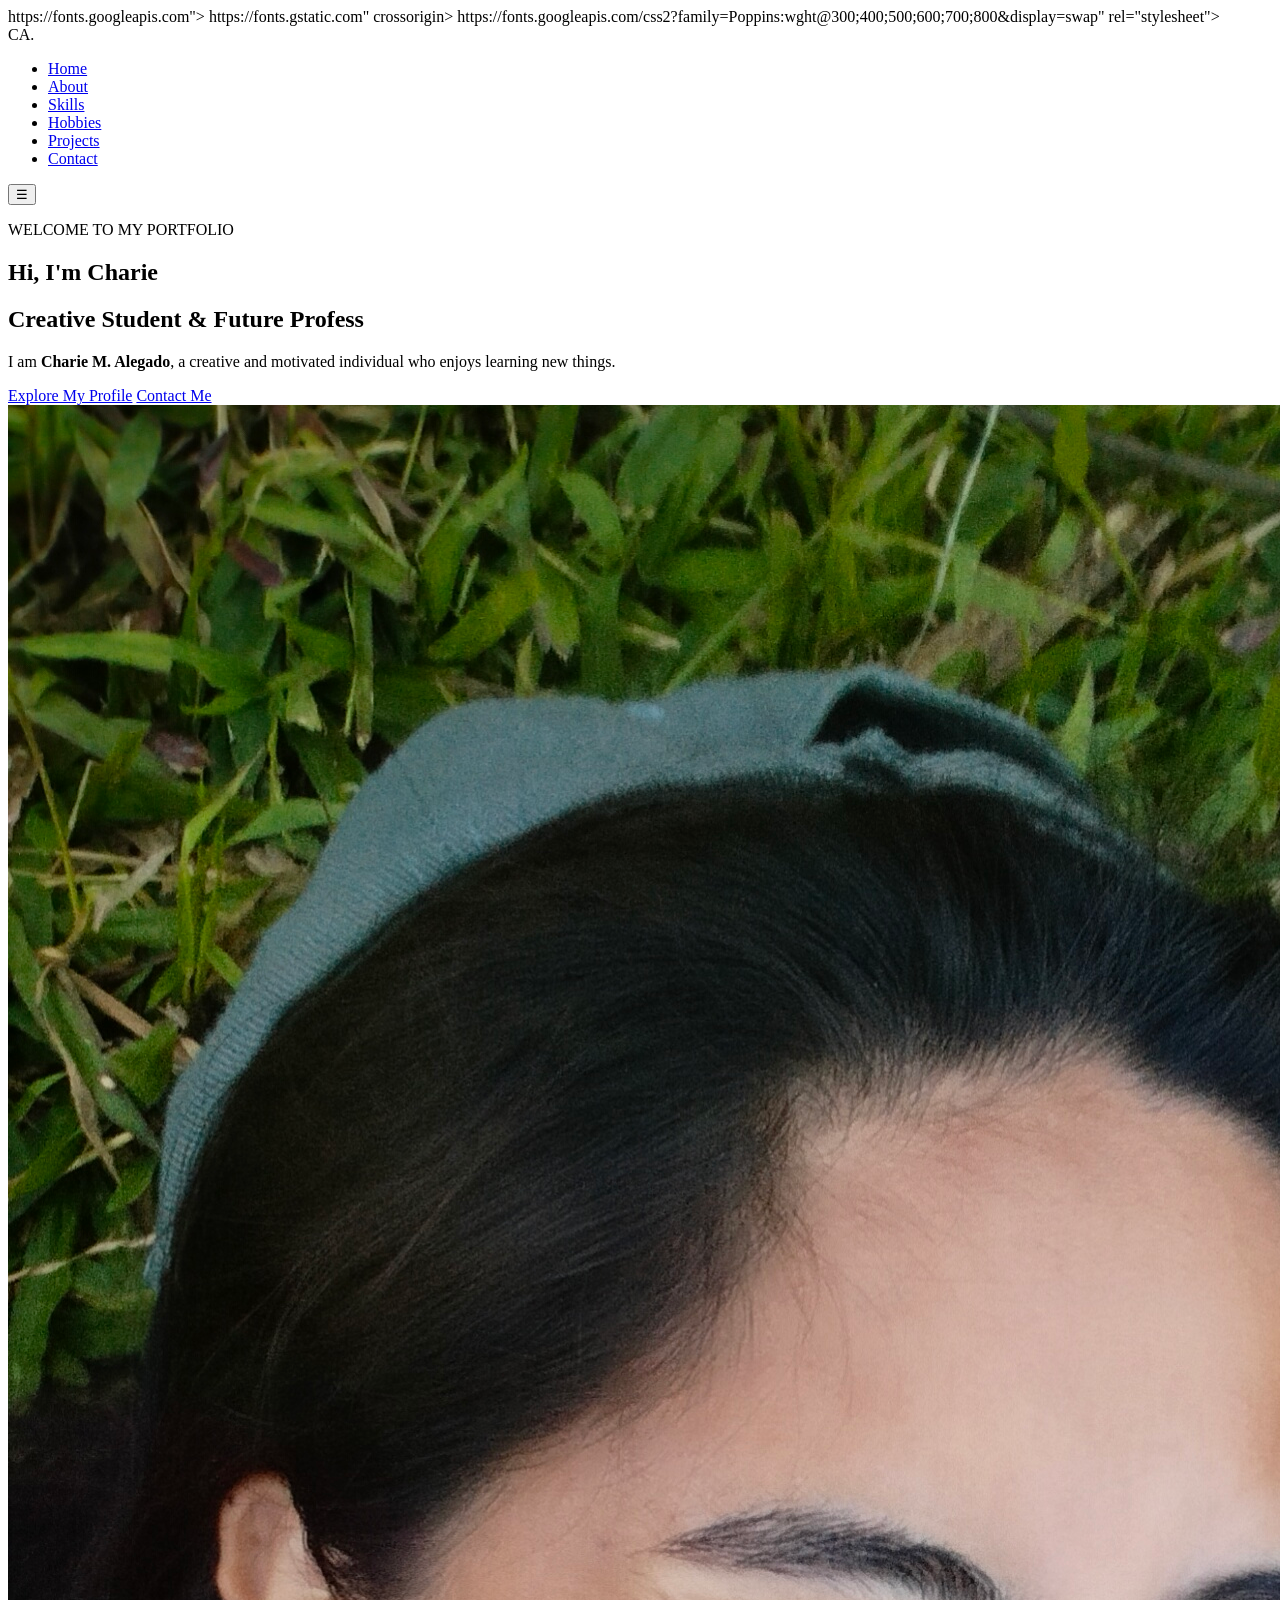
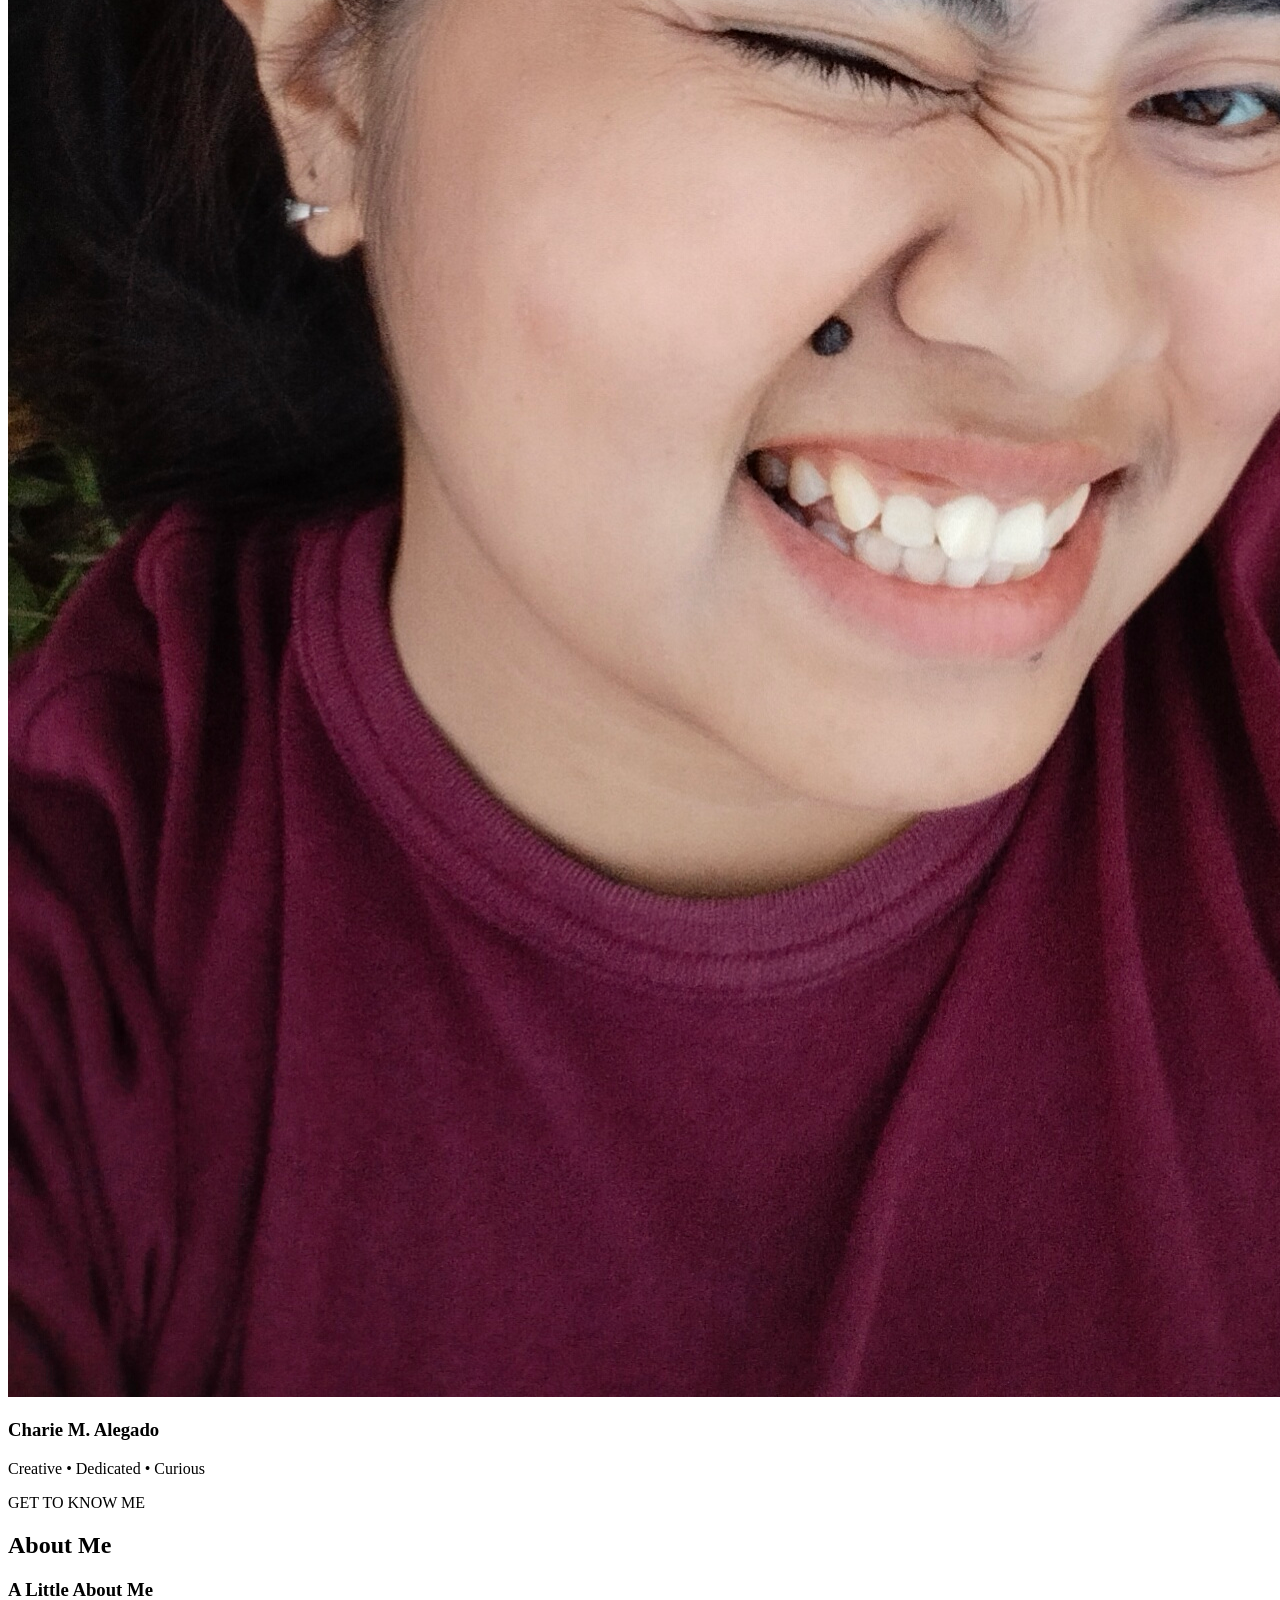
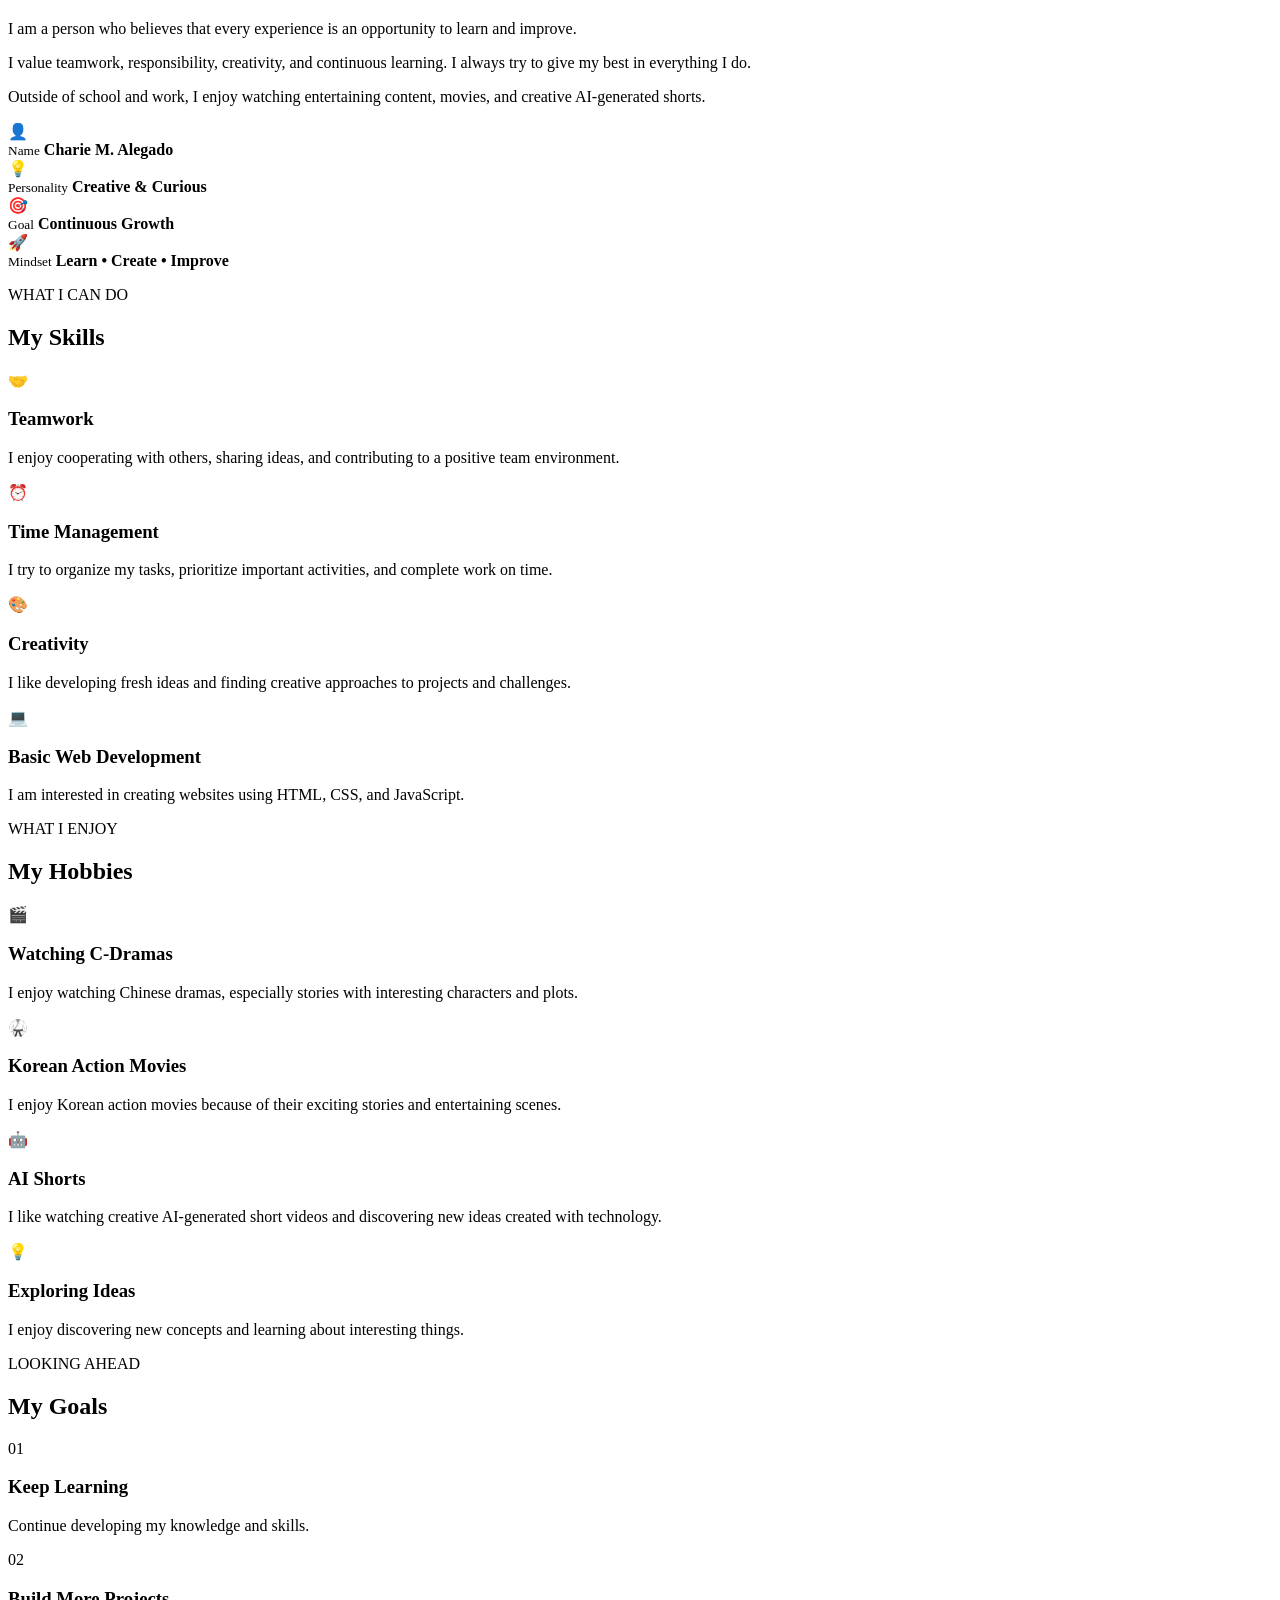
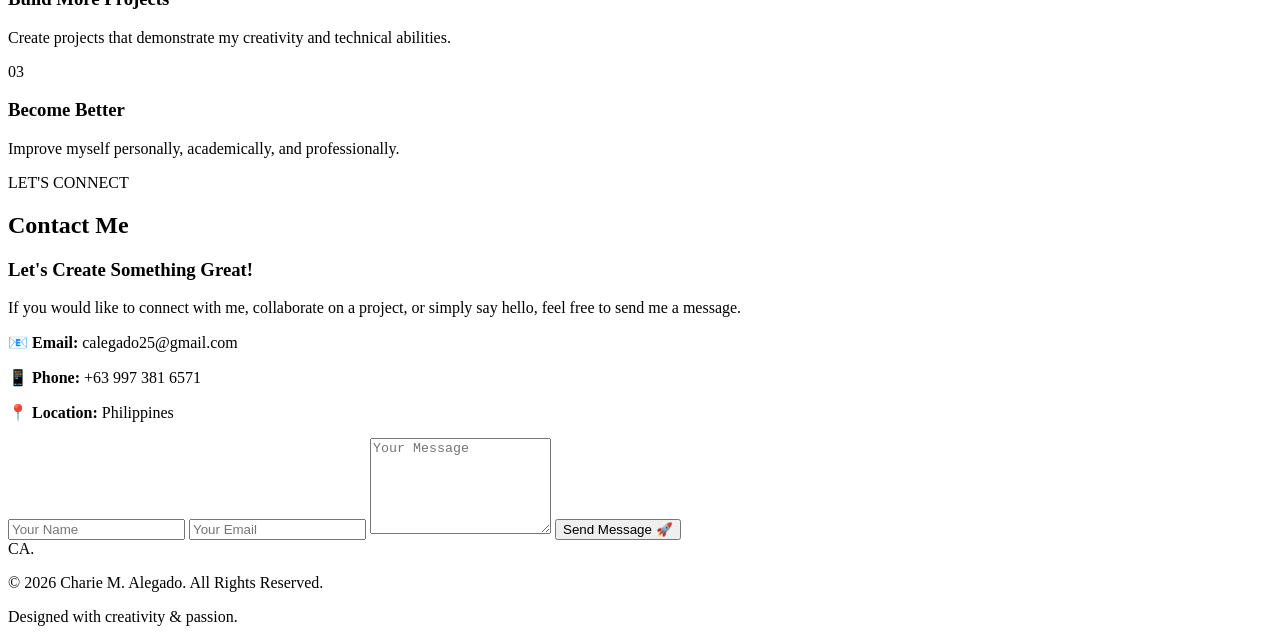
==== index.html @ 8727ed98 "Add files via upload" ====
<!DOCTYPE html>
<html lang="en">
<head>
    <link rel="preconnect" href="https://fonts.googleapis.com">
    <link rel="preconnect" href="https://fonts.gstatic.com" crossorigin>
    <link href="https://fonts.googleapis.com/css2?family=Poppins:wght@300;400;500;600;700;800&display=swap" rel="stylesheet">
    <meta charset="UTF-8">
    <meta name="viewport" content="width=device-width, initial-scale=1.0">
    <meta name="description" content="Personal Portfolio of Charie M. Alegado">
    <title>Charie M. Alegado | Personal Portfolio</title>
https://fonts.googleapis.com">
https://fonts.gstatic.com" crossorigin>
https://fonts.googleapis.com/css2?family=Poppins:wght@300;400;500;600;700;800&display=swap" rel="stylesheet">
<body>

    
    <div class="background">
        <span></span>
        <span></span>
        <span></span>
    </div>

    
    <header>
        <nav class="navbar">
            <div class="logo">C<span>A</span>.</div>

            <ul class="nav-links" id="navLinks">
                <li><a href="#home" class="active">Home</a></li>
                <li><a href="#about">About</a></li>
                <li><a href="#skills">Skills</a></li>
                <li><a href="#hobbies">Hobbies</a></li>
                <li><a href="#projects">Projects</a></li>
                <li><a href="#contact">Contact</a></li>
            </ul>

            <button class="menu-btn" id="menuBtn">☰</button>
        </nav>
    </header>

    
    <section id="home" class="hero">

        <div class="hero-text">
            <p class="small-title">WELCOME TO MY PORTFOLIO</p>

            <h1>
                Hi, I'm <span>Charie</span>
            </h1>

            <h2>BS in Information Technology</h2>

            <p class="intro">
                I am <strong>Charie M. Alegado</strong>, a creative and
                motivated individual who enjoys learning new things.
            </p>

            <div class="hero-buttons">
                <a href="#about" class="btn primary">Explore My Profile</a>
                <a href="#contact" class="btn secondary">Contact Me</a>
            </div>
        </div>

        
        <div class="profile-container">
            <div class="profile-glow"></div>

            <div class="profile-card">
                 <img src="profile.jpg" alt="Charie M. Alegado"
                     class="profile-img">

                <div class="profile-info">
                    <h3>Charie M. Alegado</h3>
                    <p>Creative • Dedicated • Curious</p>
                </div>
            </div>
        </div>

    </section>

    
    <section id="about" class="section">

        <div class="section-title">
            <p>GET TO KNOW ME</p>
            <h2>About <span>Me</span></h2>
        </div>

        <div class="about-container">

            <div class="about-text">
                <h3>A Little About Me</h3>

                <p>
                    I am a person who believes that every experience is
                    an opportunity to learn and improve.
                </p>

                <p>
                    I value teamwork, responsibility, creativity, and
                    continuous learning. I always try to give my best
                    in everything I do.
                </p>

                <p>
                    Outside of school and work, I enjoy watching entertaining
                    content, movies, and creative AI-generated shorts.
                </p>
            </div>

            <div class="info-box">
                <div class="info-item">
                    <span>👤</span>
                    <div>
                        <small>Name</small>
                        <strong>Charie M. Alegado</strong>
                    </div>
                </div>

                <div class="info-item">
                    <span>💡</span>
                    <div>
                        <small>Personality</small>
                        <strong>Creative & Curious</strong>
                    </div>
                </div>

                <div class="info-item">
                    <span>🎯</span>
                    <div>
                        <small>Goal</small>
                        <strong>Continuous Growth</strong>
                    </div>
                </div>

                <div class="info-item">
                    <span>🚀</span>
                    <div>
                        <small>Mindset</small>
                        <strong>Learn • Create • Improve</strong>
                    </div>
                </div>
            </div>

        </div>
    </section>

    
    <section id="skills" class="section skills-section">

        <div class="section-title">
            <p>WHAT I CAN DO</p>
            <h2>My <span>Skills</span></h2>
        </div>

        <div class="skills-container">

            <div class="skill-card">
                <div class="skill-icon">🤝</div>
                <h3>Teamwork</h3>
                <p>
                    I enjoy cooperating with others, sharing ideas,
                    and contributing to a positive team environment.
                </p>

                <div class="skill-bar">
                    <div class="skill-progress teamwork"></div>
                </div>
            </div>

            <div class="skill-card">
                <div class="skill-icon">⏰</div>
                <h3>Time Management</h3>
                <p>
                    I try to organize my tasks, prioritize important
                    activities, and complete work on time.
                </p>

                <div class="skill-bar">
                    <div class="skill-progress time"></div>
                </div>
            </div>

            <div class="skill-card">
                <div class="skill-icon">🎨</div>
                <h3>Creativity</h3>
                <p>
                    I like developing fresh ideas and finding creative
                    approaches to projects and challenges.
                </p>

                <div class="skill-bar">
                    <div class="skill-progress creativity"></div>
                </div>
            </div>

            <div class="skill-card">
                <div class="skill-icon">💻</div>
                <h3>Basic Web Development</h3>
                <p>
                    I am interested in creating websites using
                    HTML, CSS, and JavaScript.
                </p>

                <div class="skill-bar">
                    <div class="skill-progress webdev"></div>
                </div>
            </div>

        </div>
    </section>

    
    <section id="hobbies" class="section">

        <div class="section-title">
            <p>WHAT I ENJOY</p>
            <h2>My <span>Hobbies</span></h2>
        </div>

        <div class="hobbies-container">

            <div class="hobby-card">
                <div class="hobby-icon">🎬</div>
                <h3>Watching C-Dramas</h3>
                <p>
                    I enjoy watching Chinese dramas, especially stories
                    with interesting characters and plots.
                </p>
            </div>

            <div class="hobby-card">
                <div class="hobby-icon">🥋</div>
                <h3>Korean Action Movies</h3>
                <p>
                    I enjoy Korean action movies because of their
                    exciting stories and entertaining scenes.
                </p>
            </div>

            <div class="hobby-card">
                <div class="hobby-icon">🤖</div>
                <h3>AI Shorts</h3>
                <p>
                    I like watching creative AI-generated short videos
                    and discovering new ideas created with technology.
                </p>
            </div>

            <div class="hobby-card">
                <div class="hobby-icon">💡</div>
                <h3>Exploring Ideas</h3>
                <p>
                    I enjoy discovering new concepts and learning
                    about interesting things.
                </p>
            </div>

        </div>
    </section>

    
    
    <section class="section goals-section">

        <div class="section-title">
            <p>LOOKING AHEAD</p>
            <h2>My <span>Goals</span></h2>
        </div>

        <div class="goals-container">

            <div class="goal">
                <span>01</span>
                <div>
                    <h3>Keep Learning</h3>
                    <p>
                        Continue developing my knowledge and skills.
                    </p>
                </div>
            </div>

            <div class="goal">
                <span>02</span>
                <div>
                    <h3>Build More Projects</h3>
                    <p>
                        Create projects that demonstrate my creativity
                        and technical abilities.
                    </p>
                </div>
            </div>

            <div class="goal">
                <span>03</span>
                <div>
                    <h3>Become Better</h3>
                    <p>
                        Improve myself personally, academically,
                        and professionally.
                    </p>
                </div>
            </div>

        </div>
    </section>

    
    <section id="contact" class="section contact-section">

        <div class="section-title">
            <p>LET'S CONNECT</p>
            <h2>Contact <span>Me</span></h2>
        </div>

        <div class="contact-container">

            <div class="contact-text">
                <h3>Let's Create Something Great!</h3>

                <p>
                    If you would like to connect with me, collaborate
                    on a project, or simply say hello, feel free to
                    send me a message.
                </p>

                <div class="contact-info">
                    <p>📧 <strong>Email:</strong> calegado25@gmail.com</p>
                    <p>📱 <strong>Phone:</strong> +63 997 381 6571</p>
                    <p>📍 <strong>Location:</strong> Philippines</p>
                </div>
            </div>

            <form id="contactForm">

                <input type="text"
                       id="name"
                       placeholder="Your Name"
                       required>

                <input type="email"
                       id="email"
                       placeholder="Your Email"
                       required>

                <textarea id="message"
                          rows="6"
                          placeholder="Your Message"
                          required></textarea>

                <button type="submit" class="btn primary">
                    Send Message 🚀
                </button>

            </form>

        </div>
    </section>

    
    <footer>
        <div class="footer-logo">CA<span>.</span></div>

        <p>
            © <span id="year"></span> Charie M. Alegado.
            All Rights Reserved.
        </p>

        <p class="footer-text">
            Designed with creativity & passion.
        </p>
    </footer>

<script>
const menuBtn = document.getElementById("menuBtn");
const navLinks = document.getElementById("navLinks");
menuBtn.addEventListener("click", () => {
    navLinks.classList.toggle("show-menu");
    if (navLinks.classList.contains("show-menu")) {
        menuBtn.textContent = "✕";
    } else {
        menuBtn.textContent = "☰";
    }
});

document.querySelectorAll(".nav-links a").forEach(link => {
    link.addEventListener("click", () => {
        navLinks.classList.remove("show-menu");
        menuBtn.textContent = "☰";
    });
});

const sections = document.querySelectorAll("section");
const navigationLinks = document.querySelectorAll(".nav-links a");
window.addEventListener("scroll", () => {
    let currentSection = "";
    sections.forEach(section => {
        const sectionTop = section.offsetTop - 150;
        const sectionHeight = section.clientHeight;
        if (
            window.scrollY >= sectionTop &&
            window.scrollY < sectionTop + sectionHeight
        ) {
            currentSection = section.getAttribute("id");
        }
    });
    navigationLinks.forEach(link => {
        link.classList.remove("active");
        if (link.getAttribute("href") === "#" + currentSection) {
            link.classList.add("active");
        }
    });
});

const animatedElements = document.querySelectorAll(
    ".skill-card, .hobby-card, .project-card, .info-item, .goal, .about-text"
);
const observer = new IntersectionObserver(
    entries => {
        entries.forEach(entry => {
            if (entry.isIntersecting) {
                entry.target.classList.add("show");
                observer.unobserve(entry.target);
            }
        });
    },
    {
        threshold: 0.15
    }
);
animatedElements.forEach(element => {
    element.classList.add("hidden");
    observer.observe(element);
});
// Contact Form
const contactForm = document.getElementById("contactForm");
contactForm.addEventListener("submit", function(event) {
    event.preventDefault();
    const name = document.getElementById("name").value;
    alert(
        "Thank you, " +
        name +
        "! Your message has been received. 🚀"
    );
    contactForm.reset();
});

const projectButtons = document.querySelectorAll(".view-btn");
projectButtons.forEach(button => {
    button.addEventListener("click", () => {
        if (button.textContent.includes("Coming Soon")) {
            alert("This project will be added soon! 🚀");
        } else if (button.textContent.includes("Achievements")) {
            alert("You can add your certificates and achievements here! 🏆");
        } else {
            alert("Your project link can be added here.");
        }
    });
});

document.getElementById("year").textContent =
    new Date().getFullYear();
// Typing Effect
const subtitle = document.querySelector(".hero h2");
const words = [
    "Creative Student & Future Professional",
    "Future Web Developer",
    "Creative Thinker",
    "Continuous Learner"
];
let wordIndex = 0;
let charIndex = 0;
let deleting = false;
function typingEffect() {
    const currentWord = words[wordIndex];
    if (!deleting) {
        subtitle.textContent =
            currentWord.substring(0, charIndex + 1);
        charIndex++;
        if (charIndex === currentWord.length) {
            deleting = true;
            setTimeout(typingEffect, 1800);
            return;
        }
    } else {
        subtitle.textContent =
            currentWord.substring(0, charIndex - 1);
        charIndex--;
        if (charIndex === 0) {
            deleting = false;
            wordIndex = (wordIndex + 1) % words.length;
        }
    }
    setTimeout(
        typingEffect,
        deleting ? 45 : 80
    );
}
typingEffect();
</script>
</body>
</html>
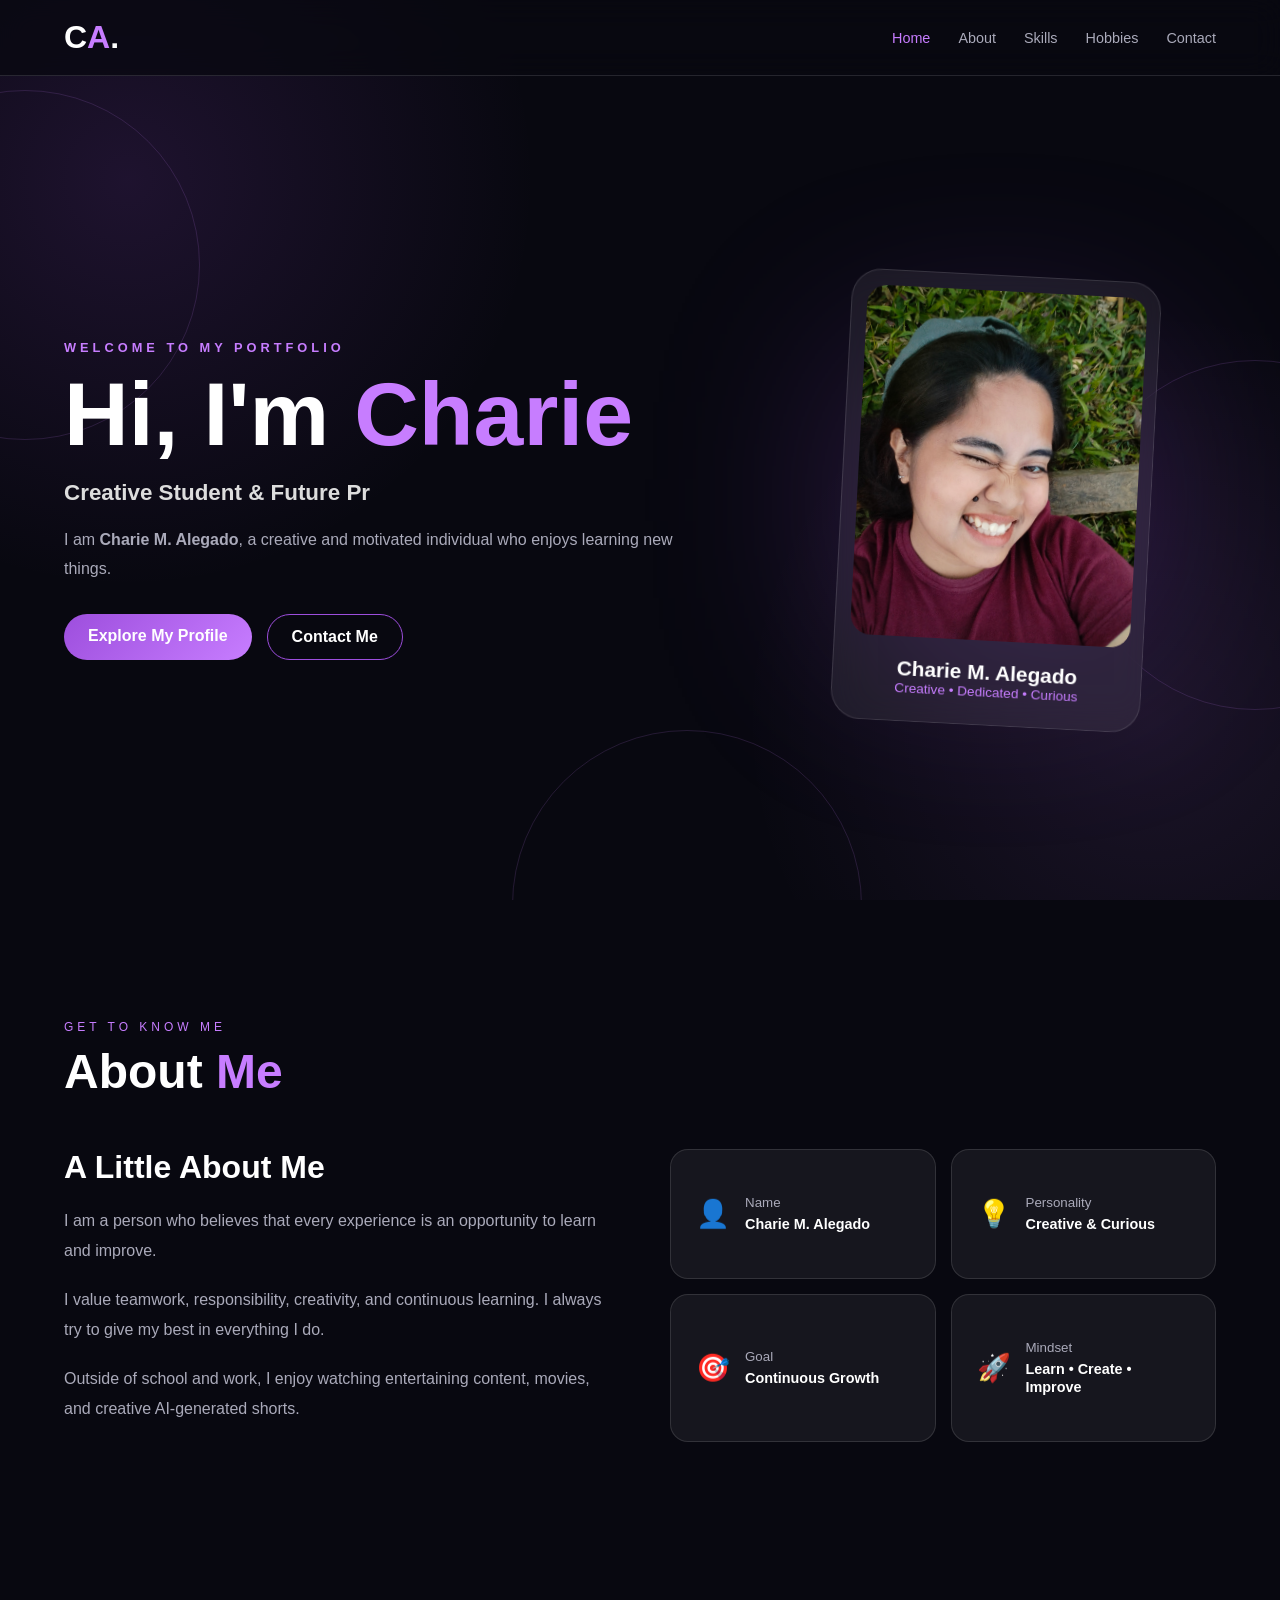
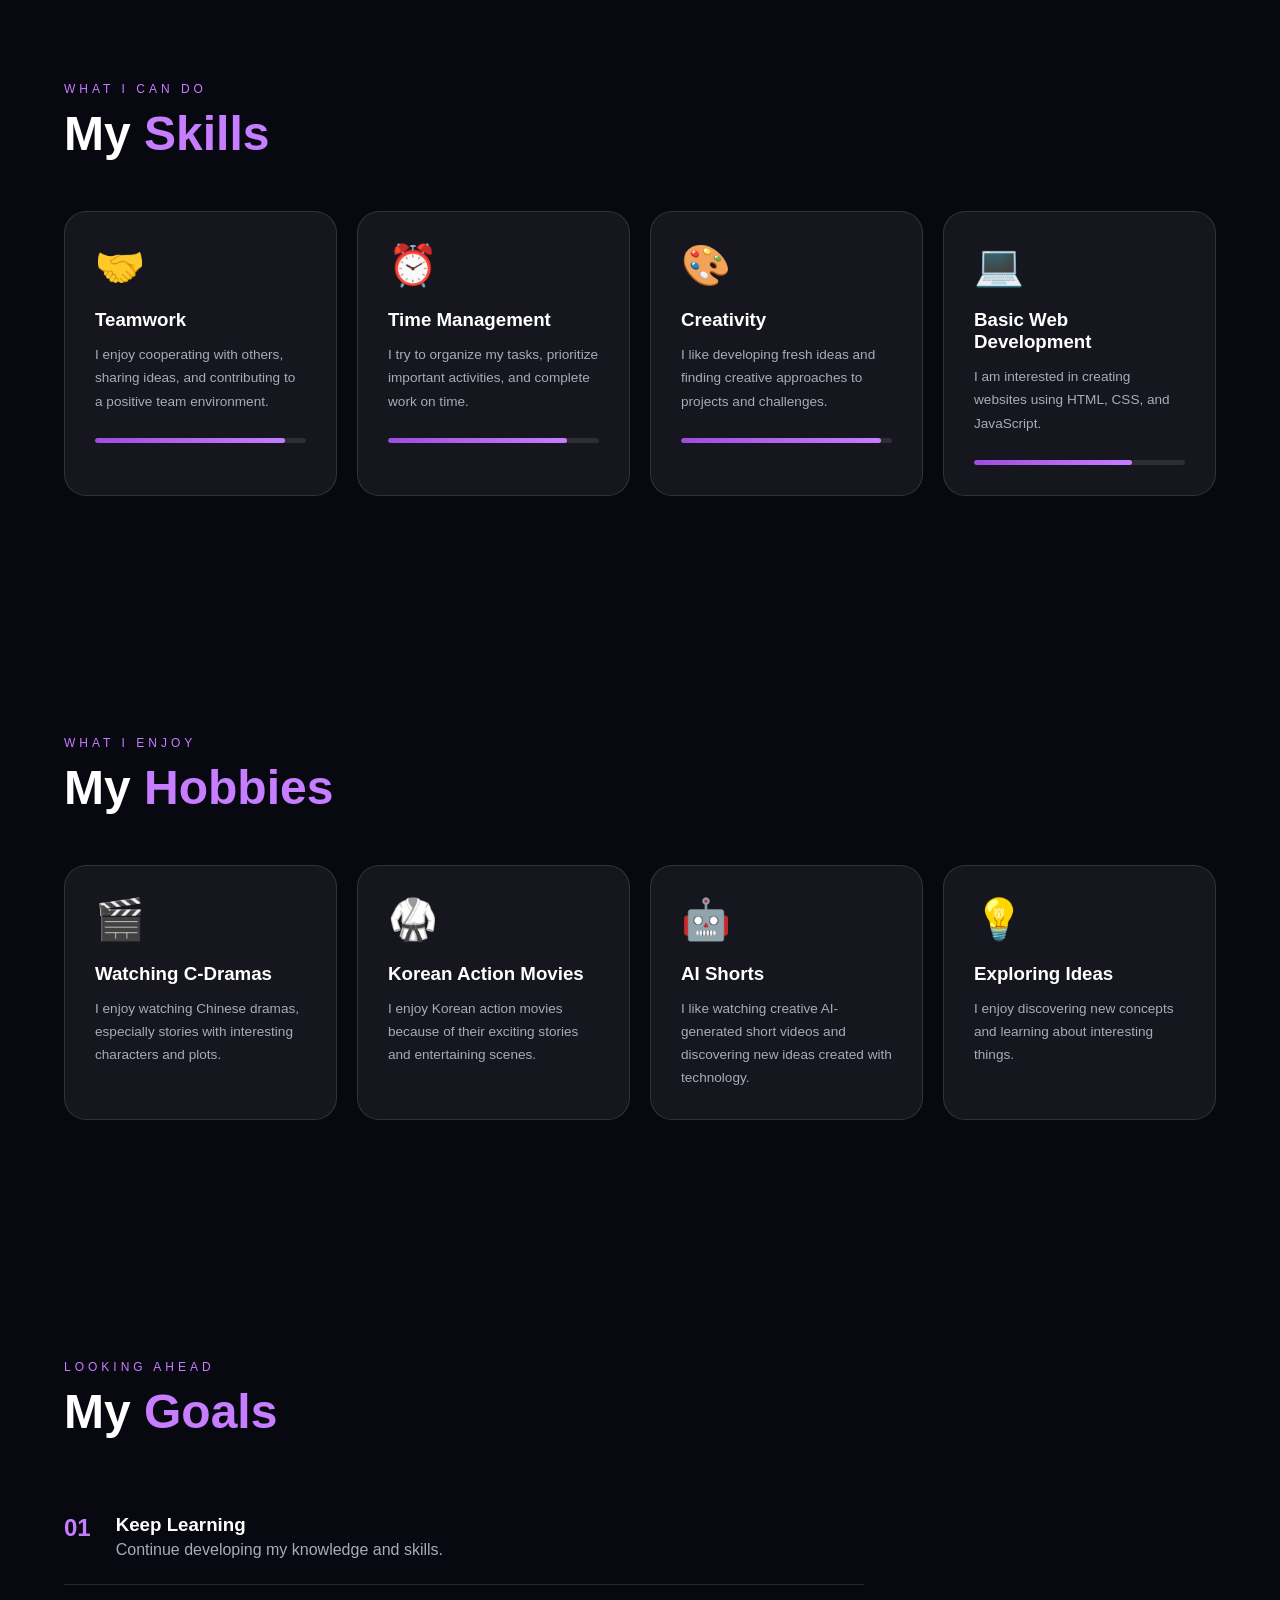
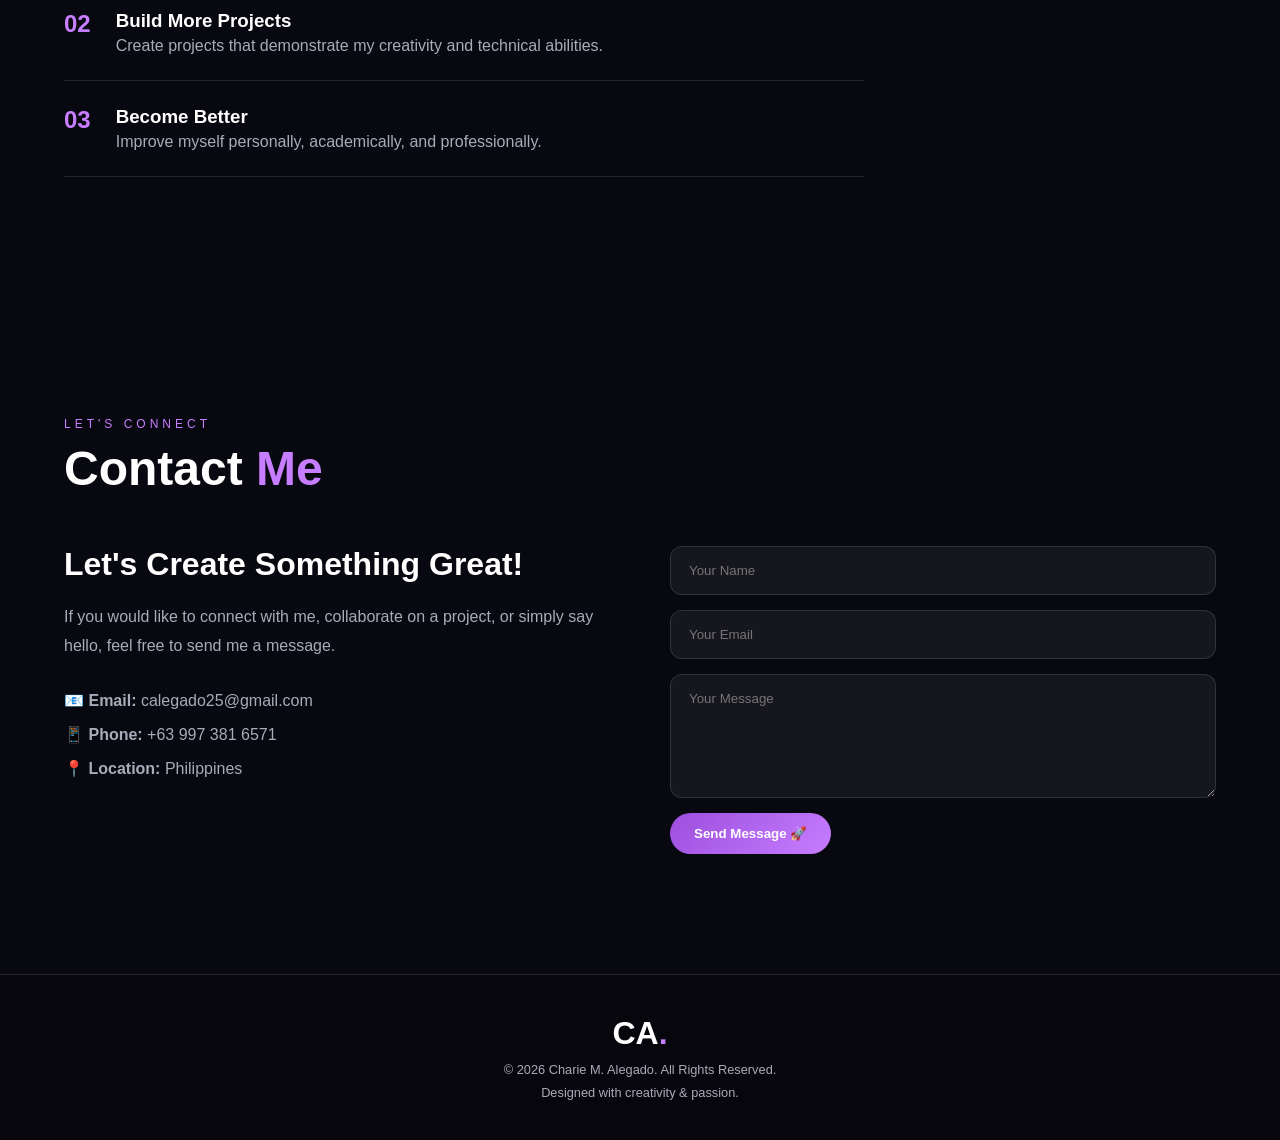
==== commit 1cfff466: "Add files via upload" ====
--- a/index.html
+++ b/index.html
@@ -1,503 +1,1320 @@
-
-<!DOCTYPE html>
-<html lang="en">
-<head>
-    <link rel="preconnect" href="https://fonts.googleapis.com">
-    <link rel="preconnect" href="https://fonts.gstatic.com" crossorigin>
-    <link href="https://fonts.googleapis.com/css2?family=Poppins:wght@300;400;500;600;700;800&display=swap" rel="stylesheet">
-    <meta charset="UTF-8">
-    <meta name="viewport" content="width=device-width, initial-scale=1.0">
-    <meta name="description" content="Personal Portfolio of Charie M. Alegado">
-    <title>Charie M. Alegado | Personal Portfolio</title>
-https://fonts.googleapis.com">
-https://fonts.gstatic.com" crossorigin>
-https://fonts.googleapis.com/css2?family=Poppins:wght@300;400;500;600;700;800&display=swap" rel="stylesheet">
-<body>
-
-    
-    <div class="background">
-        <span></span>
-        <span></span>
-        <span></span>
-    </div>
-
-    
-    <header>
-        <nav class="navbar">
-            <div class="logo">C<span>A</span>.</div>
-
-            <ul class="nav-links" id="navLinks">
-                <li><a href="#home" class="active">Home</a></li>
-                <li><a href="#about">About</a></li>
-                <li><a href="#skills">Skills</a></li>
-                <li><a href="#hobbies">Hobbies</a></li>
-                <li><a href="#projects">Projects</a></li>
-                <li><a href="#contact">Contact</a></li>
-            </ul>
-
-            <button class="menu-btn" id="menuBtn">☰</button>
-        </nav>
-    </header>
-
-    
-    <section id="home" class="hero">
-
-        <div class="hero-text">
-            <p class="small-title">WELCOME TO MY PORTFOLIO</p>
-
-            <h1>
-                Hi, I'm <span>Charie</span>
-            </h1>
-
-            <h2>BS in Information Technology</h2>
-
-            <p class="intro">
-                I am <strong>Charie M. Alegado</strong>, a creative and
-                motivated individual who enjoys learning new things.
-            </p>
-
-            <div class="hero-buttons">
-                <a href="#about" class="btn primary">Explore My Profile</a>
-                <a href="#contact" class="btn secondary">Contact Me</a>
-            </div>
-        </div>
-
-        
-        <div class="profile-container">
-            <div class="profile-glow"></div>
-
-            <div class="profile-card">
-                 <img src="profile.jpg" alt="Charie M. Alegado"
-                     class="profile-img">
-
-                <div class="profile-info">
-                    <h3>Charie M. Alegado</h3>
-                    <p>Creative • Dedicated • Curious</p>
-                </div>
-            </div>
-        </div>
-
-    </section>
-
-    
-    <section id="about" class="section">
-
-        <div class="section-title">
-            <p>GET TO KNOW ME</p>
-            <h2>About <span>Me</span></h2>
-        </div>
-
-        <div class="about-container">
-
-            <div class="about-text">
-                <h3>A Little About Me</h3>
-
-                <p>
-                    I am a person who believes that every experience is
-                    an opportunity to learn and improve.
-                </p>
-
-                <p>
-                    I value teamwork, responsibility, creativity, and
-                    continuous learning. I always try to give my best
-                    in everything I do.
-                </p>
-
-                <p>
-                    Outside of school and work, I enjoy watching entertaining
-                    content, movies, and creative AI-generated shorts.
-                </p>
-            </div>
-
-            <div class="info-box">
-                <div class="info-item">
-                    <span>👤</span>
-                    <div>
-                        <small>Name</small>
-                        <strong>Charie M. Alegado</strong>
-                    </div>
-                </div>
-
-                <div class="info-item">
-                    <span>💡</span>
-                    <div>
-                        <small>Personality</small>
-                        <strong>Creative & Curious</strong>
-                    </div>
-                </div>
-
-                <div class="info-item">
-                    <span>🎯</span>
-                    <div>
-                        <small>Goal</small>
-                        <strong>Continuous Growth</strong>
-                    </div>
-                </div>
-
-                <div class="info-item">
-                    <span>🚀</span>
-                    <div>
-                        <small>Mindset</small>
-                        <strong>Learn • Create • Improve</strong>
-                    </div>
-                </div>
-            </div>
-
-        </div>
-    </section>
-
-    
-    <section id="skills" class="section skills-section">
-
-        <div class="section-title">
-            <p>WHAT I CAN DO</p>
-            <h2>My <span>Skills</span></h2>
-        </div>
-
-        <div class="skills-container">
-
-            <div class="skill-card">
-                <div class="skill-icon">🤝</div>
-                <h3>Teamwork</h3>
-                <p>
-                    I enjoy cooperating with others, sharing ideas,
-                    and contributing to a positive team environment.
-                </p>
-
-                <div class="skill-bar">
-                    <div class="skill-progress teamwork"></div>
-                </div>
-            </div>
-
-            <div class="skill-card">
-                <div class="skill-icon">⏰</div>
-                <h3>Time Management</h3>
-                <p>
-                    I try to organize my tasks, prioritize important
-                    activities, and complete work on time.
-                </p>
-
-                <div class="skill-bar">
-                    <div class="skill-progress time"></div>
-                </div>
-            </div>
-
-            <div class="skill-card">
-                <div class="skill-icon">🎨</div>
-                <h3>Creativity</h3>
-                <p>
-                    I like developing fresh ideas and finding creative
-                    approaches to projects and challenges.
-                </p>
-
-                <div class="skill-bar">
-                    <div class="skill-progress creativity"></div>
-                </div>
-            </div>
-
-            <div class="skill-card">
-                <div class="skill-icon">💻</div>
-                <h3>Basic Web Development</h3>
-                <p>
-                    I am interested in creating websites using
-                    HTML, CSS, and JavaScript.
-                </p>
-
-                <div class="skill-bar">
-                    <div class="skill-progress webdev"></div>
-                </div>
-            </div>
-
-        </div>
-    </section>
-
-    
-    <section id="hobbies" class="section">
-
-        <div class="section-title">
-            <p>WHAT I ENJOY</p>
-            <h2>My <span>Hobbies</span></h2>
-        </div>
-
-        <div class="hobbies-container">
-
-            <div class="hobby-card">
-                <div class="hobby-icon">🎬</div>
-                <h3>Watching C-Dramas</h3>
-                <p>
-                    I enjoy watching Chinese dramas, especially stories
-                    with interesting characters and plots.
-                </p>
-            </div>
-
-            <div class="hobby-card">
-                <div class="hobby-icon">🥋</div>
-                <h3>Korean Action Movies</h3>
-                <p>
-                    I enjoy Korean action movies because of their
-                    exciting stories and entertaining scenes.
-                </p>
-            </div>
-
-            <div class="hobby-card">
-                <div class="hobby-icon">🤖</div>
-                <h3>AI Shorts</h3>
-                <p>
-                    I like watching creative AI-generated short videos
-                    and discovering new ideas created with technology.
-                </p>
-            </div>
-
-            <div class="hobby-card">
-                <div class="hobby-icon">💡</div>
-                <h3>Exploring Ideas</h3>
-                <p>
-                    I enjoy discovering new concepts and learning
-                    about interesting things.
-                </p>
-            </div>
-
-        </div>
-    </section>
-
-    
-    
-    <section class="section goals-section">
-
-        <div class="section-title">
-            <p>LOOKING AHEAD</p>
-            <h2>My <span>Goals</span></h2>
-        </div>
-
-        <div class="goals-container">
-
-            <div class="goal">
-                <span>01</span>
-                <div>
-                    <h3>Keep Learning</h3>
-                    <p>
-                        Continue developing my knowledge and skills.
-                    </p>
-                </div>
-            </div>
-
-            <div class="goal">
-                <span>02</span>
-                <div>
-                    <h3>Build More Projects</h3>
-                    <p>
-                        Create projects that demonstrate my creativity
-                        and technical abilities.
-                    </p>
-                </div>
-            </div>
-
-            <div class="goal">
-                <span>03</span>
-                <div>
-                    <h3>Become Better</h3>
-                    <p>
-                        Improve myself personally, academically,
-                        and professionally.
-                    </p>
-                </div>
-            </div>
-
-        </div>
-    </section>
-
-    
-    <section id="contact" class="section contact-section">
-
-        <div class="section-title">
-            <p>LET'S CONNECT</p>
-            <h2>Contact <span>Me</span></h2>
-        </div>
-
-        <div class="contact-container">
-
-            <div class="contact-text">
-                <h3>Let's Create Something Great!</h3>
-
-                <p>
-                    If you would like to connect with me, collaborate
-                    on a project, or simply say hello, feel free to
-                    send me a message.
-                </p>
-
-                <div class="contact-info">
-                    <p>📧 <strong>Email:</strong> calegado25@gmail.com</p>
-                    <p>📱 <strong>Phone:</strong> +63 997 381 6571</p>
-                    <p>📍 <strong>Location:</strong> Philippines</p>
-                </div>
-            </div>
-
-            <form id="contactForm">
-
-                <input type="text"
-                       id="name"
-                       placeholder="Your Name"
-                       required>
-
-                <input type="email"
-                       id="email"
-                       placeholder="Your Email"
-                       required>
-
-                <textarea id="message"
-                          rows="6"
-                          placeholder="Your Message"
-                          required></textarea>
-
-                <button type="submit" class="btn primary">
-                    Send Message 🚀
-                </button>
-
-            </form>
-
-        </div>
-    </section>
-
-    
-    <footer>
-        <div class="footer-logo">CA<span>.</span></div>
-
-        <p>
-            © <span id="year"></span> Charie M. Alegado.
-            All Rights Reserved.
-        </p>
-
-        <p class="footer-text">
-            Designed with creativity & passion.
-        </p>
-    </footer>
-
-<script>
-const menuBtn = document.getElementById("menuBtn");
-const navLinks = document.getElementById("navLinks");
-menuBtn.addEventListener("click", () => {
-    navLinks.classList.toggle("show-menu");
-    if (navLinks.classList.contains("show-menu")) {
-        menuBtn.textContent = "✕";
-    } else {
-        menuBtn.textContent = "☰";
-    }
-});
-
-document.querySelectorAll(".nav-links a").forEach(link => {
-    link.addEventListener("click", () => {
-        navLinks.classList.remove("show-menu");
-        menuBtn.textContent = "☰";
-    });
-});
-
-const sections = document.querySelectorAll("section");
-const navigationLinks = document.querySelectorAll(".nav-links a");
-window.addEventListener("scroll", () => {
-    let currentSection = "";
-    sections.forEach(section => {
-        const sectionTop = section.offsetTop - 150;
-        const sectionHeight = section.clientHeight;
-        if (
-            window.scrollY >= sectionTop &&
-            window.scrollY < sectionTop + sectionHeight
-        ) {
-            currentSection = section.getAttribute("id");
-        }
-    });
-    navigationLinks.forEach(link => {
-        link.classList.remove("active");
-        if (link.getAttribute("href") === "#" + currentSection) {
-            link.classList.add("active");
-        }
-    });
-});
-
-const animatedElements = document.querySelectorAll(
-    ".skill-card, .hobby-card, .project-card, .info-item, .goal, .about-text"
-);
-const observer = new IntersectionObserver(
-    entries => {
-        entries.forEach(entry => {
-            if (entry.isIntersecting) {
-                entry.target.classList.add("show");
-                observer.unobserve(entry.target);
-            }
-        });
-    },
-    {
-        threshold: 0.15
-    }
-);
-animatedElements.forEach(element => {
-    element.classList.add("hidden");
-    observer.observe(element);
-});
-// Contact Form
-const contactForm = document.getElementById("contactForm");
-contactForm.addEventListener("submit", function(event) {
-    event.preventDefault();
-    const name = document.getElementById("name").value;
-    alert(
-        "Thank you, " +
-        name +
-        "! Your message has been received. 🚀"
-    );
-    contactForm.reset();
-});
-
-const projectButtons = document.querySelectorAll(".view-btn");
-projectButtons.forEach(button => {
-    button.addEventListener("click", () => {
-        if (button.textContent.includes("Coming Soon")) {
-            alert("This project will be added soon! 🚀");
-        } else if (button.textContent.includes("Achievements")) {
-            alert("You can add your certificates and achievements here! 🏆");
-        } else {
-            alert("Your project link can be added here.");
-        }
-    });
-});
-
-document.getElementById("year").textContent =
-    new Date().getFullYear();
-// Typing Effect
-const subtitle = document.querySelector(".hero h2");
-const words = [
-    "Creative Student & Future Professional",
-    "Future Web Developer",
-    "Creative Thinker",
-    "Continuous Learner"
-];
-let wordIndex = 0;
-let charIndex = 0;
-let deleting = false;
-function typingEffect() {
-    const currentWord = words[wordIndex];
-    if (!deleting) {
-        subtitle.textContent =
-            currentWord.substring(0, charIndex + 1);
-        charIndex++;
-        if (charIndex === currentWord.length) {
-            deleting = true;
-            setTimeout(typingEffect, 1800);
-            return;
-        }
-    } else {
-        subtitle.textContent =
-            currentWord.substring(0, charIndex - 1);
-        charIndex--;
-        if (charIndex === 0) {
-            deleting = false;
-            wordIndex = (wordIndex + 1) % words.length;
-        }
-    }
-    setTimeout(
-        typingEffect,
-        deleting ? 45 : 80
-    );
-}
-typingEffect();
-</script>
-</body>
-</html>+<!DOCTYPE html>
+<html lang="en">
+<head>
+    <meta charset="UTF-8">
+    <meta name="viewport" content="width=device-width, initial-scale=1.0">
+    <meta name="description" content="Personal Portfolio of Charie M. Alegado">
+    <title>Charie M. Alegado | Personal Portfolio</title>
+
+    <!-- Google Font -->
+    <link rel="preconnect" href="https://fonts.googleapis.com">
+    <link rel="preconnect" href="https://fonts.gstatic.com" crossorigin>
+    <link href="https://fonts.googleapis.com/css2?family=Poppins:wght@300;400;500;600;700;800&display=swap" rel="stylesheet">
+
+    <style>
+        * {
+            margin: 0;
+            padding: 0;
+            box-sizing: border-box;
+            scroll-behavior: smooth;
+        }
+
+        :root {
+            --bg: #080810;
+            --bg2: #10101c;
+            --card: rgba(255, 255, 255, 0.06);
+            --text: #ffffff;
+            --muted: #aaaaba;
+            --accent: #9d4edd;
+            --accent2: #c77dff;
+            --border: rgba(255, 255, 255, 0.12);
+        }
+
+        body {
+            font-family: "Poppins", sans-serif;
+            background: var(--bg);
+            color: var(--text);
+            overflow-x: hidden;
+        }
+
+        a {
+            text-decoration: none;
+            color: inherit;
+        }
+
+        ul {
+            list-style: none;
+        }
+
+        /* Background */
+        .background {
+            position: fixed;
+            inset: 0;
+            z-index: -1;
+            overflow: hidden;
+            background:
+                radial-gradient(
+                    circle at 10% 20%,
+                    rgba(157, 78, 221, 0.15),
+                    transparent 30%
+                ),
+                radial-gradient(
+                    circle at 90% 80%,
+                    rgba(199, 125, 255, 0.10),
+                    transparent 30%
+                ),
+                var(--bg);
+        }
+
+        .background span {
+            position: absolute;
+            width: 350px;
+            height: 350px;
+            border-radius: 50%;
+            border: 1px solid rgba(199, 125, 255, 0.15);
+            animation: float 10s infinite ease-in-out;
+        }
+
+        .background span:nth-child(1) {
+            top: 10%;
+            left: -150px;
+        }
+
+        .background span:nth-child(2) {
+            right: -150px;
+            top: 40%;
+            animation-delay: 2s;
+        }
+
+        .background span:nth-child(3) {
+            bottom: -180px;
+            left: 40%;
+            animation-delay: 4s;
+        }
+
+        @keyframes float {
+            50% {
+                transform: translateY(-30px) scale(1.1);
+            }
+        }
+
+        /* Header */
+        header {
+            position: fixed;
+            top: 0;
+            width: 100%;
+            z-index: 1000;
+            background: rgba(8, 8, 16, 0.75);
+            backdrop-filter: blur(15px);
+            border-bottom: 1px solid var(--border);
+        }
+
+        .navbar {
+            width: 90%;
+            max-width: 1200px;
+            margin: auto;
+            height: 75px;
+            display: flex;
+            justify-content: space-between;
+            align-items: center;
+        }
+
+        .logo {
+            font-size: 2rem;
+            font-weight: 800;
+        }
+
+        .logo span,
+        .footer-logo span {
+            color: var(--accent2);
+        }
+
+        .nav-links {
+            display: flex;
+            gap: 28px;
+        }
+
+        .nav-links a {
+            color: var(--muted);
+            font-size: 0.9rem;
+            transition: 0.3s;
+        }
+
+        .nav-links a:hover,
+        .nav-links a.active {
+            color: var(--accent2);
+        }
+
+        .menu-btn {
+            display: none;
+            background: none;
+            border: none;
+            color: white;
+            font-size: 1.7rem;
+            cursor: pointer;
+        }
+
+        section {
+            scroll-margin-top: 80px;
+        }
+
+        /* Hero */
+        .hero {
+            min-height: 100vh;
+            width: 90%;
+            max-width: 1200px;
+            margin: auto;
+            display: grid;
+            grid-template-columns: 1.2fr 0.8fr;
+            align-items: center;
+            gap: 50px;
+            padding-top: 100px;
+        }
+
+        .small-title {
+            color: var(--accent2);
+            font-size: 0.8rem;
+            letter-spacing: 4px;
+            font-weight: 600;
+            margin-bottom: 15px;
+        }
+
+        .hero h1 {
+            font-size: clamp(3rem, 7vw, 6rem);
+            line-height: 1;
+            margin-bottom: 20px;
+        }
+
+        .hero h1 span {
+            color: var(--accent2);
+        }
+
+        .hero h2 {
+            color: #ddd;
+            font-size: 1.4rem;
+            margin-bottom: 20px;
+        }
+
+        .intro {
+            color: var(--muted);
+            max-width: 650px;
+            line-height: 1.8;
+        }
+
+        .hero-buttons {
+            display: flex;
+            gap: 15px;
+            margin-top: 30px;
+        }
+
+        .btn {
+            display: inline-block;
+            padding: 13px 24px;
+            border-radius: 30px;
+            font-weight: 600;
+            transition: 0.3s;
+            cursor: pointer;
+        }
+
+        .primary {
+            color: white;
+            background: linear-gradient(
+                135deg,
+                var(--accent),
+                var(--accent2)
+            );
+            border: none;
+        }
+
+        .secondary {
+            border: 1px solid var(--accent);
+            color: white;
+        }
+
+        .btn:hover {
+            transform: translateY(-4px);
+            box-shadow: 0 10px 30px rgba(157, 78, 221, 0.25);
+        }
+
+        /* Profile */
+        .profile-container {
+            display: flex;
+            justify-content: center;
+            align-items: center;
+            position: relative;
+        }
+
+        .profile-card {
+            width: 310px;
+            padding: 15px;
+            border: 1px solid var(--border);
+            background: var(--card);
+            backdrop-filter: blur(20px);
+            border-radius: 30px;
+            text-align: center;
+            transform: rotate(3deg);
+            transition: 0.5s;
+        }
+
+        .profile-card:hover {
+            transform: rotate(0deg) translateY(-10px);
+        }
+
+        .profile-img {
+            width: 280px;
+            height: 350px;
+            object-fit: cover;
+            border-radius: 20px;
+            display: block;
+            margin: auto;
+            background: #181827;
+        }
+
+        .profile-info {
+            padding: 20px 10px 10px;
+        }
+
+        .profile-info h3 {
+            font-size: 1.3rem;
+        }
+
+        .profile-info p {
+            color: var(--accent2);
+            font-size: 0.85rem;
+        }
+
+        .profile-glow {
+            position: absolute;
+            width: 300px;
+            height: 300px;
+            background: var(--accent);
+            filter: blur(100px);
+            opacity: 0.25;
+            z-index: -1;
+        }
+
+        /* Sections */
+        .section {
+            width: 90%;
+            max-width: 1200px;
+            margin: auto;
+            padding: 120px 0;
+        }
+
+        .section-title {
+            margin-bottom: 50px;
+        }
+
+        .section-title p {
+            color: var(--accent2);
+            font-size: 0.75rem;
+            letter-spacing: 4px;
+            margin-bottom: 10px;
+        }
+
+        .section-title h2 {
+            font-size: 3rem;
+        }
+
+        .section-title span {
+            color: var(--accent2);
+        }
+
+        /* About */
+        .about-container {
+            display: grid;
+            grid-template-columns: 1fr 1fr;
+            gap: 60px;
+        }
+
+        .about-text h3 {
+            font-size: 2rem;
+            margin-bottom: 20px;
+        }
+
+        .about-text p {
+            color: var(--muted);
+            line-height: 1.9;
+            margin-bottom: 18px;
+        }
+
+        .info-box {
+            display: grid;
+            grid-template-columns: 1fr 1fr;
+            gap: 15px;
+        }
+
+        .info-item {
+            padding: 25px;
+            border: 1px solid var(--border);
+            background: var(--card);
+            border-radius: 18px;
+            display: flex;
+            gap: 15px;
+            align-items: center;
+            transition: 0.3s;
+        }
+
+        .info-item:hover {
+            transform: translateY(-5px);
+            border-color: var(--accent);
+        }
+
+        .info-item > span {
+            font-size: 1.7rem;
+        }
+
+        .info-item small {
+            display: block;
+            color: var(--muted);
+            margin-bottom: 5px;
+        }
+
+        .info-item strong {
+            font-size: 0.9rem;
+        }
+
+        /* Skills */
+        .skills-container {
+            display: grid;
+            grid-template-columns: repeat(4, 1fr);
+            gap: 20px;
+        }
+
+        .skill-card,
+        .hobby-card,
+        .project-card {
+            background: var(--card);
+            border: 1px solid var(--border);
+            border-radius: 22px;
+            padding: 30px;
+            transition: 0.4s;
+        }
+
+        .skill-card:hover,
+        .hobby-card:hover,
+        .project-card:hover {
+            transform: translateY(-10px);
+            border-color: var(--accent);
+            box-shadow: 0 15px 40px rgba(0, 0, 0, 0.25);
+        }
+
+        .skill-icon,
+        .hobby-icon {
+            font-size: 2.5rem;
+            margin-bottom: 20px;
+        }
+
+        .skill-card h3,
+        .hobby-card h3 {
+            margin-bottom: 12px;
+        }
+
+        .skill-card p,
+        .hobby-card p {
+            color: var(--muted);
+            line-height: 1.7;
+            font-size: 0.85rem;
+        }
+
+        .skill-bar {
+            height: 5px;
+            background: rgba(255,255,255,0.1);
+            border-radius: 10px;
+            margin-top: 25px;
+            overflow: hidden;
+        }
+
+        .skill-progress {
+            height: 100%;
+            border-radius: 10px;
+            background: linear-gradient(
+                90deg,
+                var(--accent),
+                var(--accent2)
+            );
+        }
+
+        .teamwork {
+            width: 90%;
+        }
+
+        .time {
+            width: 85%;
+        }
+
+        .creativity {
+            width: 95%;
+        }
+
+        .webdev {
+            width: 75%;
+        }
+
+        /* Hobbies */
+        .hobbies-container {
+            display: grid;
+            grid-template-columns: repeat(4, 1fr);
+            gap: 20px;
+        }
+
+        /* Goals */
+        .goals-container {
+            max-width: 800px;
+        }
+
+        .goal {
+            display: flex;
+            gap: 25px;
+            padding: 25px 0;
+            border-bottom: 1px solid var(--border);
+        }
+
+        .goal > span {
+            color: var(--accent2);
+            font-size: 1.5rem;
+            font-weight: 700;
+        }
+
+        .goal h3 {
+            margin-bottom: 5px;
+        }
+
+        .goal p {
+            color: var(--muted);
+        }
+
+        /* Contact */
+        .contact-container {
+            display: grid;
+            grid-template-columns: 1fr 1fr;
+            gap: 60px;
+        }
+
+        .contact-text h3 {
+            font-size: 2rem;
+            margin-bottom: 20px;
+        }
+
+        .contact-text > p {
+            color: var(--muted);
+            line-height: 1.8;
+        }
+
+        .contact-info {
+            margin-top: 30px;
+            color: var(--muted);
+        }
+
+        .contact-info p {
+            margin: 15px 0;
+        }
+
+        #contactForm {
+            display: flex;
+            flex-direction: column;
+            gap: 15px;
+        }
+
+        #contactForm input,
+        #contactForm textarea {
+            width: 100%;
+            padding: 16px 18px;
+            border: 1px solid var(--border);
+            border-radius: 12px;
+            outline: none;
+            background: var(--card);
+            color: white;
+            font-family: inherit;
+            resize: vertical;
+        }
+
+        #contactForm input:focus,
+        #contactForm textarea:focus {
+            border-color: var(--accent);
+        }
+
+        #contactForm button {
+            align-self: flex-start;
+        }
+
+        /* Footer */
+        footer {
+            text-align: center;
+            padding: 40px 20px;
+            border-top: 1px solid var(--border);
+            background: rgba(0,0,0,0.2);
+        }
+
+        .footer-logo {
+            font-size: 2rem;
+            font-weight: 800;
+            margin-bottom: 10px;
+        }
+
+        footer p {
+            color: var(--muted);
+            font-size: 0.8rem;
+        }
+
+        .footer-text {
+            margin-top: 8px;
+        }
+
+        /* Scroll Animation */
+        .hidden {
+            opacity: 0;
+            transform: translateY(30px);
+        }
+
+        .show {
+            opacity: 1;
+            transform: translateY(0);
+            transition: 0.8s ease;
+        }
+
+        /* Responsive */
+        @media (max-width: 1000px) {
+            .skills-container,
+            .hobbies-container {
+                grid-template-columns: repeat(2, 1fr);
+            }
+
+            .hero {
+                grid-template-columns: 1fr;
+                text-align: center;
+                padding-bottom: 80px;
+            }
+
+            .intro {
+                margin: auto;
+            }
+
+            .hero-buttons {
+                justify-content: center;
+            }
+
+            .profile-container {
+                order: -1;
+                margin-top: 50px;
+            }
+
+            .about-container,
+            .contact-container {
+                grid-template-columns: 1fr;
+            }
+        }
+
+        @media (max-width: 700px) {
+            .nav-links {
+                position: absolute;
+                top: 75px;
+                left: 0;
+                width: 100%;
+                display: none;
+                flex-direction: column;
+                align-items: center;
+                padding: 25px;
+                background: rgba(8, 8, 16, 0.95);
+            }
+
+            .nav-links.show-menu {
+                display: flex;
+            }
+
+            .menu-btn {
+                display: block;
+            }
+
+            .skills-container,
+            .hobbies-container,
+            .info-box {
+                grid-template-columns: 1fr;
+            }
+
+            .section-title h2 {
+                font-size: 2.3rem;
+            }
+
+            .hero h1 {
+                font-size: 3.5rem;
+            }
+
+            .hero-buttons {
+                flex-direction: column;
+                align-items: center;
+            }
+
+            .profile-card {
+                width: 280px;
+            }
+
+            .profile-img {
+                width: 250px;
+                height: 320px;
+            }
+        }
+    </style>
+</head>
+
+<body>
+
+    <!-- Background -->
+    <div class="background">
+        <span></span>
+        <span></span>
+        <span></span>
+    </div>
+
+    <!-- Header -->
+    <header>
+        <nav class="navbar">
+
+            <div class="logo">C<span>A</span>.</div>
+
+            <ul class="nav-links" id="navLinks">
+                <li><a href="#home" class="active">Home</a></li>
+                <li><a href="#about">About</a></li>
+                <li><a href="#skills">Skills</a></li>
+                <li><a href="#hobbies">Hobbies</a></li>
+                <li><a href="#contact">Contact</a></li>
+            </ul>
+
+            <button class="menu-btn" id="menuBtn">☰</button>
+
+        </nav>
+    </header>
+
+    <!-- Home -->
+    <section id="home" class="hero">
+
+        <div class="hero-text">
+
+            <p class="small-title">
+                WELCOME TO MY PORTFOLIO
+            </p>
+
+            <h1>
+                Hi, I'm <span>Charie</span>
+            </h1>
+
+            <h2 id="typingText">
+                Creative Student & Future Professional
+            </h2>
+
+            <p class="intro">
+                I am <strong>Charie M. Alegado</strong>, a creative and
+                motivated individual who enjoys learning new things.
+            </p>
+
+            <div class="hero-buttons">
+                <a href="#about" class="btn primary">
+                    Explore My Profile
+                </a>
+
+                <a href="#contact" class="btn secondary">
+                    Contact Me
+                </a>
+            </div>
+
+        </div>
+
+        <!-- Profile -->
+        <div class="profile-container">
+
+            <div class="profile-glow"></div>
+
+            <div class="profile-card">
+
+                <img
+                    src="profile.jpg"
+                    alt="Charie M. Alegado"
+                    class="profile-img"
+                >
+
+                <div class="profile-info">
+                    <h3>Charie M. Alegado</h3>
+                    <p>Creative • Dedicated • Curious</p>
+                </div>
+
+            </div>
+
+        </div>
+
+    </section>
+
+    <!-- About -->
+    <section id="about" class="section">
+
+        <div class="section-title">
+            <p>GET TO KNOW ME</p>
+            <h2>About <span>Me</span></h2>
+        </div>
+
+        <div class="about-container">
+
+            <div class="about-text">
+
+                <h3>A Little About Me</h3>
+
+                <p>
+                    I am a person who believes that every experience is
+                    an opportunity to learn and improve.
+                </p>
+
+                <p>
+                    I value teamwork, responsibility, creativity, and
+                    continuous learning. I always try to give my best
+                    in everything I do.
+                </p>
+
+                <p>
+                    Outside of school and work, I enjoy watching entertaining
+                    content, movies, and creative AI-generated shorts.
+                </p>
+
+            </div>
+
+            <div class="info-box">
+
+                <div class="info-item">
+                    <span>👤</span>
+                    <div>
+                        <small>Name</small>
+                        <strong>Charie M. Alegado</strong>
+                    </div>
+                </div>
+
+                <div class="info-item">
+                    <span>💡</span>
+                    <div>
+                        <small>Personality</small>
+                        <strong>Creative & Curious</strong>
+                    </div>
+                </div>
+
+                <div class="info-item">
+                    <span>🎯</span>
+                    <div>
+                        <small>Goal</small>
+                        <strong>Continuous Growth</strong>
+                    </div>
+                </div>
+
+                <div class="info-item">
+                    <span>🚀</span>
+                    <div>
+                        <small>Mindset</small>
+                        <strong>Learn • Create • Improve</strong>
+                    </div>
+                </div>
+
+            </div>
+
+        </div>
+
+    </section>
+
+    <!-- Skills -->
+    <section id="skills" class="section">
+
+        <div class="section-title">
+            <p>WHAT I CAN DO</p>
+            <h2>My <span>Skills</span></h2>
+        </div>
+
+        <div class="skills-container">
+
+            <div class="skill-card">
+
+                <div class="skill-icon">🤝</div>
+
+                <h3>Teamwork</h3>
+
+                <p>
+                    I enjoy cooperating with others, sharing ideas,
+                    and contributing to a positive team environment.
+                </p>
+
+                <div class="skill-bar">
+                    <div class="skill-progress teamwork"></div>
+                </div>
+
+            </div>
+
+            <div class="skill-card">
+
+                <div class="skill-icon">⏰</div>
+
+                <h3>Time Management</h3>
+
+                <p>
+                    I try to organize my tasks, prioritize important
+                    activities, and complete work on time.
+                </p>
+
+                <div class="skill-bar">
+                    <div class="skill-progress time"></div>
+                </div>
+
+            </div>
+
+            <div class="skill-card">
+
+                <div class="skill-icon">🎨</div>
+
+                <h3>Creativity</h3>
+
+                <p>
+                    I like developing fresh ideas and finding creative
+                    approaches to projects and challenges.
+                </p>
+
+                <div class="skill-bar">
+                    <div class="skill-progress creativity"></div>
+                </div>
+
+            </div>
+
+            <div class="skill-card">
+
+                <div class="skill-icon">💻</div>
+
+                <h3>Basic Web Development</h3>
+
+                <p>
+                    I am interested in creating websites using
+                    HTML, CSS, and JavaScript.
+                </p>
+
+                <div class="skill-bar">
+                    <div class="skill-progress webdev"></div>
+                </div>
+
+            </div>
+
+        </div>
+
+    </section>
+
+    <!-- Hobbies -->
+    <section id="hobbies" class="section">
+
+        <div class="section-title">
+            <p>WHAT I ENJOY</p>
+            <h2>My <span>Hobbies</span></h2>
+        </div>
+
+        <div class="hobbies-container">
+
+            <div class="hobby-card">
+                <div class="hobby-icon">🎬</div>
+
+                <h3>Watching C-Dramas</h3>
+
+                <p>
+                    I enjoy watching Chinese dramas, especially stories
+                    with interesting characters and plots.
+                </p>
+            </div>
+
+            <div class="hobby-card">
+                <div class="hobby-icon">🥋</div>
+
+                <h3>Korean Action Movies</h3>
+
+                <p>
+                    I enjoy Korean action movies because of their
+                    exciting stories and entertaining scenes.
+                </p>
+            </div>
+
+            <div class="hobby-card">
+                <div class="hobby-icon">🤖</div>
+
+                <h3>AI Shorts</h3>
+
+                <p>
+                    I like watching creative AI-generated short videos
+                    and discovering new ideas created with technology.
+                </p>
+            </div>
+
+            <div class="hobby-card">
+                <div class="hobby-icon">💡</div>
+
+                <h3>Exploring Ideas</h3>
+
+                <p>
+                    I enjoy discovering new concepts and learning
+                    about interesting things.
+                </p>
+            </div>
+
+        </div>
+
+    </section>
+
+    <!-- Goals -->
+    <section class="section goals-section">
+
+        <div class="section-title">
+            <p>LOOKING AHEAD</p>
+            <h2>My <span>Goals</span></h2>
+        </div>
+
+        <div class="goals-container">
+
+            <div class="goal">
+                <span>01</span>
+
+                <div>
+                    <h3>Keep Learning</h3>
+
+                    <p>
+                        Continue developing my knowledge and skills.
+                    </p>
+                </div>
+            </div>
+
+            <div class="goal">
+                <span>02</span>
+
+                <div>
+                    <h3>Build More Projects</h3>
+
+                    <p>
+                        Create projects that demonstrate my creativity
+                        and technical abilities.
+                    </p>
+                </div>
+            </div>
+
+            <div class="goal">
+                <span>03</span>
+
+                <div>
+                    <h3>Become Better</h3>
+
+                    <p>
+                        Improve myself personally, academically,
+                        and professionally.
+                    </p>
+                </div>
+            </div>
+
+        </div>
+
+    </section>
+
+    <!-- Contact -->
+    <section id="contact" class="section contact-section">
+
+        <div class="section-title">
+            <p>LET'S CONNECT</p>
+            <h2>Contact <span>Me</span></h2>
+        </div>
+
+        <div class="contact-container">
+
+            <div class="contact-text">
+
+                <h3>Let's Create Something Great!</h3>
+
+                <p>
+                    If you would like to connect with me, collaborate
+                    on a project, or simply say hello, feel free to
+                    send me a message.
+                </p>
+
+                <div class="contact-info">
+
+                    <p>
+                        📧 <strong>Email:</strong>
+                        calegado25@gmail.com
+                    </p>
+
+                    <p>
+                        📱 <strong>Phone:</strong>
+                        +63 997 381 6571
+                    </p>
+
+                    <p>
+                        📍 <strong>Location:</strong>
+                        Philippines
+                    </p>
+
+                </div>
+
+            </div>
+
+            <form id="contactForm">
+
+                <input
+                    type="text"
+                    id="name"
+                    placeholder="Your Name"
+                    required
+                >
+
+                <input
+                    type="email"
+                    id="email"
+                    placeholder="Your Email"
+                    required
+                >
+
+                <textarea
+                    id="message"
+                    rows="6"
+                    placeholder="Your Message"
+                    required
+                ></textarea>
+
+                <button type="submit" class="btn primary">
+                    Send Message 🚀
+                </button>
+
+            </form>
+
+        </div>
+
+    </section>
+
+    <!-- Footer -->
+    <footer>
+
+        <div class="footer-logo">
+            CA<span>.</span>
+        </div>
+
+        <p>
+            © <span id="year"></span>
+            Charie M. Alegado.
+            All Rights Reserved.
+        </p>
+
+        <p class="footer-text">
+            Designed with creativity & passion.
+        </p>
+
+    </footer>
+
+    <!-- JavaScript -->
+    <script>
+
+        // Mobile Menu
+        const menuBtn = document.getElementById("menuBtn");
+        const navLinks = document.getElementById("navLinks");
+
+        menuBtn.addEventListener("click", () => {
+
+            navLinks.classList.toggle("show-menu");
+
+            if (navLinks.classList.contains("show-menu")) {
+                menuBtn.textContent = "✕";
+            } else {
+                menuBtn.textContent = "☰";
+            }
+
+        });
+
+        // Close mobile menu when clicking a link
+        document.querySelectorAll(".nav-links a").forEach(link => {
+
+            link.addEventListener("click", () => {
+
+                navLinks.classList.remove("show-menu");
+                menuBtn.textContent = "☰";
+
+            });
+
+        });
+
+        // Active Navigation
+        const sections = document.querySelectorAll("section");
+        const navigationLinks =
+            document.querySelectorAll(".nav-links a");
+
+        window.addEventListener("scroll", () => {
+
+            let currentSection = "";
+
+            sections.forEach(section => {
+
+                const sectionTop =
+                    section.offsetTop - 150;
+
+                const sectionHeight =
+                    section.clientHeight;
+
+                if (
+                    window.scrollY >= sectionTop &&
+                    window.scrollY <
+                    sectionTop + sectionHeight
+                ) {
+                    currentSection =
+                        section.getAttribute("id");
+                }
+
+            });
+
+            navigationLinks.forEach(link => {
+
+                link.classList.remove("active");
+
+                if (
+                    link.getAttribute("href") ===
+                    "#" + currentSection
+                ) {
+                    link.classList.add("active");
+                }
+
+            });
+
+        });
+
+        // Scroll Animation
+        const animatedElements =
+            document.querySelectorAll(
+                ".skill-card, .hobby-card, .info-item, .goal, .about-text"
+            );
+
+        const observer =
+            new IntersectionObserver(
+                entries => {
+
+                    entries.forEach(entry => {
+
+                        if (entry.isIntersecting) {
+
+                            entry.target.classList.add("show");
+
+                            observer.unobserve(entry.target);
+
+                        }
+
+                    });
+
+                },
+                {
+                    threshold: 0.15
+                }
+            );
+
+        animatedElements.forEach(element => {
+
+            element.classList.add("hidden");
+
+            observer.observe(element);
+
+        });
+
+        // Contact Form
+        const contactForm =
+            document.getElementById("contactForm");
+
+        contactForm.addEventListener(
+            "submit",
+            function(event) {
+
+                event.preventDefault();
+
+                const name =
+                    document.getElementById("name").value;
+
+                alert(
+                    "Thank you, " +
+                    name +
+                    "! Your message has been received. 🚀"
+                );
+
+                contactForm.reset();
+
+            }
+        );
+
+        // Current Year
+        document.getElementById("year").textContent =
+            new Date().getFullYear();
+
+        // Typing Effect
+        const subtitle =
+            document.getElementById("typingText");
+
+        const words = [
+            "Creative Student & Future Professional",
+            "Future Web Developer",
+            "Creative Thinker",
+            "Continuous Learner"
+        ];
+
+        let wordIndex = 0;
+        let charIndex = 0;
+        let deleting = false;
+
+        function typingEffect() {
+
+            const currentWord =
+                words[wordIndex];
+
+            if (!deleting) {
+
+                subtitle.textContent =
+                    currentWord.substring(
+                        0,
+                        charIndex + 1
+                    );
+
+                charIndex++;
+
+                if (
+                    charIndex ===
+                    currentWord.length
+                ) {
+
+                    deleting = true;
+
+                    setTimeout(
+                        typingEffect,
+                        1800
+                    );
+
+                    return;
+                }
+
+            } else {
+
+                subtitle.textContent =
+                    currentWord.substring(
+                        0,
+                        charIndex - 1
+                    );
+
+                charIndex--;
+
+                if (charIndex === 0) {
+
+                    deleting = false;
+
+                    wordIndex =
+                        (wordIndex + 1) %
+                        words.length;
+
+                }
+
+            }
+
+            setTimeout(
+                typingEffect,
+                deleting ? 45 : 80
+            );
+        }
+
+        typingEffect();
+
+    </script>
+
+</body>
+</html>
+
